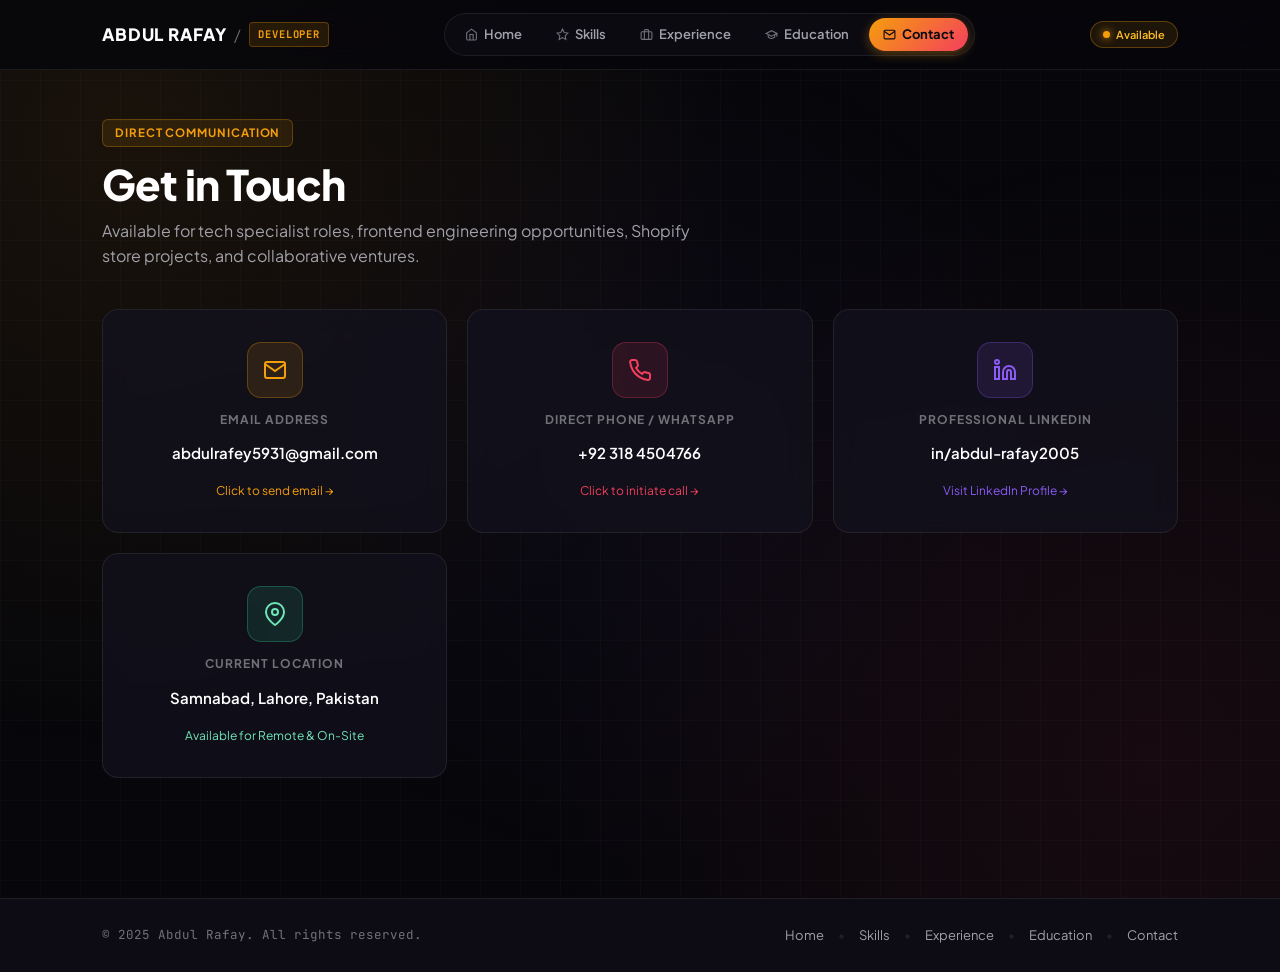
==== contact.html @ 9e28dc49 "Initial commit" ====
<!DOCTYPE html>
<html lang="en">
<head>
  <meta charset="UTF-8" />
  <meta name="viewport" content="width=device-width, initial-scale=1.0" />
  <title>Contact & Presence — Abdul Rafay</title>
  <link rel="preconnect" href="https://fonts.googleapis.com" />
  <link rel="preconnect" href="https://fonts.gstatic.com" crossorigin />
  <link href="https://fonts.googleapis.com/css2?family=Plus+Jakarta+Sans:wght@300;400;500;600;700;800&family=JetBrains+Mono:wght@400;500;600;700&display=swap" rel="stylesheet" />
  <link rel="stylesheet" href="styles.css" />
</head>
<body>

  <!-- Global Navigation Bar -->
  <header class="navbar">
    <div class="nav-inner">
      <a href="index.html" class="nav-brand">
        <span class="brand-name">ABDUL RAFAY</span>
        <span class="brand-sep">/</span>
        <span class="brand-tag">DEVELOPER</span>
      </a>

      <button class="hamburger" aria-label="Toggle navigation" aria-expanded="false" onclick="toggleNav()">
        <span></span><span></span><span></span>
      </button>

      <nav class="nav-links" id="navLinks">
        <a href="index.html" class="nav-link">
          <svg width="13" height="13" viewBox="0 0 24 24" fill="none" stroke="currentColor" stroke-width="2"><path d="M3 9l9-7 9 7v11a2 2 0 0 1-2 2H5a2 2 0 0 1-2-2z"/><polyline points="9 22 9 12 15 12 15 22"/></svg>
          <span>Home</span>
        </a>
        <a href="skills.html" class="nav-link">
          <svg width="13" height="13" viewBox="0 0 24 24" fill="none" stroke="currentColor" stroke-width="2"><polygon points="12 2 15.09 8.26 22 9.27 17 14.14 18.18 21.02 12 17.77 5.82 21.02 7 14.14 2 9.27 8.91 8.26 12 2"/></svg>
          <span>Skills</span>
        </a>
        <a href="experience.html" class="nav-link">
          <svg width="13" height="13" viewBox="0 0 24 24" fill="none" stroke="currentColor" stroke-width="2"><rect x="2" y="7" width="20" height="14" rx="2" ry="2"/><path d="M16 21V5a2 2 0 0 0-2-2h-4a2 2 0 0 0-2 2v16"/></svg>
          <span>Experience</span>
        </a>
        <a href="education.html" class="nav-link">
          <svg width="13" height="13" viewBox="0 0 24 24" fill="none" stroke="currentColor" stroke-width="2"><path d="M22 10v6M2 10l10-5 10 5-10 5z"/><path d="M6 12v5c3 3 9 3 12 0v-5"/></svg>
          <span>Education</span>
        </a>
        <a href="contact.html" class="nav-link is-active">
          <svg width="13" height="13" viewBox="0 0 24 24" fill="none" stroke="currentColor" stroke-width="2"><path d="M4 4h16c1.1 0 2 .9 2 2v12c0 1.1-.9 2-2 2H4c-1.1 0-2-.9-2-2V6c0-1.1.9-2 2-2z"/><polyline points="22,6 12,13 2,6"/></svg>
          <span>Contact</span>
        </a>
      </nav>

      <div class="nav-actions">
        <div class="availability-pill">
          <span class="status-dot"></span>
          <span>Available</span>
        </div>
      </div>
    </div>
  </header>

  <!-- Page Main Content -->
  <main class="page-main">
    
    <div class="page-header">
      <span class="page-badge">Direct Communication</span>
      <h1 class="page-title">Get in Touch</h1>
      <p class="page-desc">Available for tech specialist roles, frontend engineering opportunities, Shopify store projects, and collaborative ventures.</p>
    </div>

    <!-- Contact Cards Grid -->
    <div class="contact-grid">
      
      <!-- Email -->
      <a href="mailto:abdulrafey5931@gmail.com" class="contact-box">
        <div class="contact-icon">
          <svg width="24" height="24" viewBox="0 0 24 24" fill="none" stroke="currentColor" stroke-width="2"><path d="M4 4h16c1.1 0 2 .9 2 2v12c0 1.1-.9 2-2 2H4c-1.1 0-2-.9-2-2V6c0-1.1.9-2 2-2z"/><polyline points="22,6 12,13 2,6"/></svg>
        </div>
        <span class="contact-label">Email Address</span>
        <span class="contact-val">abdulrafey5931@gmail.com</span>
        <span style="font-size: 12px; color: var(--accent-gold); margin-top: 4px;">Click to send email &rarr;</span>
      </a>

      <!-- Phone -->
      <a href="tel:+923184504766" class="contact-box">
        <div class="contact-icon contact-icon--rose">
          <svg width="24" height="24" viewBox="0 0 24 24" fill="none" stroke="currentColor" stroke-width="2"><path d="M22 16.92v3a2 2 0 0 1-2.18 2 19.79 19.79 0 0 1-8.63-3.07 19.5 19.5 0 0 1-6-6 19.79 19.79 0 0 1-3.07-8.67A2 2 0 0 1 4.11 2h3a2 2 0 0 1 2 1.72 12.84 12.84 0 0 0 .7 2.81 2 2 0 0 1-.45 2.11L8.09 9.91a16 16 0 0 0 6 6l1.27-1.27a2 2 0 0 1 2.11-.45 12.84 12.84 0 0 0 2.81.7A2 2 0 0 1 22 16.92z"/></svg>
        </div>
        <span class="contact-label">Direct Phone / WhatsApp</span>
        <span class="contact-val">+92 318 4504766</span>
        <span style="font-size: 12px; color: var(--accent-rose); margin-top: 4px;">Click to initiate call &rarr;</span>
      </a>

      <!-- LinkedIn -->
      <a href="https://www.linkedin.com/in/abdul-rafay2005" target="_blank" rel="noopener noreferrer" class="contact-box">
        <div class="contact-icon" style="color: var(--accent-violet); background: rgba(139, 92, 246, 0.12); border-color: rgba(139, 92, 246, 0.28);">
          <svg width="24" height="24" viewBox="0 0 24 24" fill="none" stroke="currentColor" stroke-width="2"><path d="M16 8a6 6 0 0 1 6 6v7h-4v-7a2 2 0 0 0-2-2 2 2 0 0 0-2 2v7h-4v-7a6 6 0 0 1 6-6z"/><rect x="2" y="9" width="4" height="12"/><circle cx="4" cy="4" r="2"/></svg>
        </div>
        <span class="contact-label">Professional LinkedIn</span>
        <span class="contact-val">in/abdul-rafay2005</span>
        <span style="font-size: 12px; color: var(--accent-violet); margin-top: 4px;">Visit LinkedIn Profile &rarr;</span>
      </a>

      <!-- Location -->
      <div class="contact-box">
        <div class="contact-icon" style="color: #6ee7b7; background: rgba(52, 211, 153, 0.12); border-color: rgba(52, 211, 153, 0.28);">
          <svg width="24" height="24" viewBox="0 0 24 24" fill="none" stroke="currentColor" stroke-width="2"><path d="M21 10c0 7-9 13-9 13s-9-6-9-13a9 9 0 0 1 18 0z"/><circle cx="12" cy="10" r="3"/></svg>
        </div>
        <span class="contact-label">Current Location</span>
        <span class="contact-val">Samnabad, Lahore, Pakistan</span>
        <span style="font-size: 12px; color: #6ee7b7; margin-top: 4px;">Available for Remote &amp; On-Site</span>
      </div>

    </div>

  </main>

  <!-- Global Footer -->
  <footer class="site-footer">
    <div class="footer-inner">
      <span class="footer-copy">&copy; 2025 Abdul Rafay. All rights reserved.</span>
      <nav class="footer-nav">
        <a href="index.html">Home</a>
        <span class="footer-sep">&bull;</span>
        <a href="skills.html">Skills</a>
        <span class="footer-sep">&bull;</span>
        <a href="experience.html">Experience</a>
        <span class="footer-sep">&bull;</span>
        <a href="education.html">Education</a>
        <span class="footer-sep">&bull;</span>
        <a href="contact.html">Contact</a>
      </nav>
    </div>
  </footer>

  <script>
    function toggleNav() {
      const hb = document.querySelector('.hamburger');
      const nl = document.getElementById('navLinks');
      const exp = hb.getAttribute('aria-expanded') === 'true';
      hb.setAttribute('aria-expanded', !exp);
      hb.classList.toggle('is-active');
      nl.classList.toggle('is-open');
    }
  </script>
</body>
</html>
---- styles.css ----
/* ════════════════════════════════════════════════════════════════════
   Abdul Rafay — Multi-Page CV & Portfolio Website
   🔥 Signature Warm Dark Palette: Midnight Charcoal, Gold, Rose, Violet
   ════════════════════════════════════════════════════════════════════ */

/* ── Reset & Foundations ───────────────────────────────────────────── */
*, *::before, *::after {
  box-sizing: border-box;
  margin: 0;
  padding: 0;
}

:root {
  /* ── Core Backgrounds ── */
  --bg:               #07070b;
  --bg-alt:           #0d0c14;
  --card-bg:          rgba(19, 17, 29, 0.78);
  --card-bg-hover:    rgba(28, 24, 42, 0.9);
  --border:           rgba(255, 255, 255, 0.08);
  --border-light:     rgba(245, 158, 11, 0.32);

  /* ── Typography Colors ── */
  --text:             #fafafa;
  --text-muted:       #a1a1aa;
  --text-subtle:      #71717a;

  /* ── Signature Accents ── */
  --accent-gold:      #f59e0b;
  --accent-amber:     #fbbf24;
  --accent-rose:      #f43f5e;
  --accent-violet:    #8b5cf6;
  --nav-height:       70px;

  /* ── Badges ── */
  --badge-gold-bg:    rgba(245, 158, 11, 0.1);
  --badge-gold-bd:    rgba(245, 158, 11, 0.3);
  --badge-gold-tx:    #fbbf24;

  --badge-rose-bg:    rgba(244, 63, 94, 0.1);
  --badge-rose-bd:    rgba(244, 63, 94, 0.32);
  --badge-rose-tx:    #fda4af;

  --badge-violet-bg:  rgba(139, 92, 246, 0.1);
  --badge-violet-bd:  rgba(139, 92, 246, 0.3);
  --badge-violet-tx:  #c4b5fd;
}

html {
  scroll-behavior: smooth;
  overflow-x: hidden;
}

body {
  min-height: 100vh;
  display: flex;
  flex-direction: column;
  background-color: var(--bg);
  color: var(--text);
  font-family: 'Plus Jakarta Sans', -apple-system, BlinkMacSystemFont, 'Segoe UI', Roboto, sans-serif;
  -webkit-font-smoothing: antialiased;
  -moz-osx-font-smoothing: grayscale;
  line-height: 1.6;
  overflow-x: hidden;
}

a {
  color: inherit;
  text-decoration: none;
}

ul {
  list-style: none;
}

/* ── Ambient Radial Glow & Subtle Grid ─────────────────────────────── */
body::before {
  content: "";
  position: fixed;
  inset: 0;
  pointer-events: none;
  z-index: 0;
  background-image:
    radial-gradient(circle at 10% 15%, rgba(245, 158, 11, 0.08) 0%, transparent 45%),
    radial-gradient(circle at 90% 85%, rgba(244, 63, 94, 0.07) 0%, transparent 45%),
    radial-gradient(circle at 50% 50%, rgba(139, 92, 246, 0.04) 0%, transparent 55%),
    linear-gradient(rgba(255, 255, 255, 0.02) 1px, transparent 1px),
    linear-gradient(90deg, rgba(255, 255, 255, 0.02) 1px, transparent 1px);
  background-size: 100% 100%, 100% 100%, 100% 100%, 40px 40px, 40px 40px;
}

/* ══════════════════════════════════════════════════════════════════
   GLOBAL TOP NAVIGATION BAR
   ══════════════════════════════════════════════════════════════════ */
.navbar {
  position: sticky;
  top: 0;
  left: 0;
  right: 0;
  height: var(--nav-height);
  z-index: 1000;
  background: rgba(7, 7, 11, 0.85);
  -webkit-backdrop-filter: blur(20px) saturate(180%);
          backdrop-filter: blur(20px) saturate(180%);
  border-bottom: 1px solid var(--border);
}

.nav-inner {
  max-width: 1140px;
  margin: 0 auto;
  height: 100%;
  display: flex;
  align-items: center;
  justify-content: space-between;
  padding: 0 clamp(16px, 3vw, 32px);
  gap: 16px;
}

.nav-brand {
  display: flex;
  align-items: center;
  gap: 8px;
}

.brand-name {
  font-weight: 800;
  font-size: 17px;
  letter-spacing: 0.05em;
  color: #fff;
}

.brand-sep {
  color: var(--text-subtle);
  font-weight: 300;
}

.brand-tag {
  font-family: 'JetBrains Mono', monospace;
  font-size: 10.5px;
  font-weight: 700;
  letter-spacing: 0.08em;
  color: var(--accent-gold);
  background: rgba(245, 158, 11, 0.12);
  border: 1px solid rgba(245, 158, 11, 0.28);
  padding: 3px 8px;
  border-radius: 4px;
}

/* Center Nav Links */
.nav-links {
  display: flex;
  align-items: center;
  gap: 6px;
  background: rgba(14, 12, 21, 0.75);
  border: 1px solid var(--border);
  border-radius: 9999px;
  padding: 4px 6px;
  backdrop-filter: blur(10px);
}

.nav-link {
  display: inline-flex;
  align-items: center;
  gap: 6px;
  padding: 6px 14px;
  border-radius: 9999px;
  font-size: 13px;
  font-weight: 600;
  color: var(--text-muted);
  transition: all 0.25s ease;
  white-space: nowrap;
}

.nav-link svg {
  color: var(--text-subtle);
  transition: color 0.2s ease;
}

.nav-link:hover {
  color: #fff;
  background: rgba(255, 255, 255, 0.06);
}

.nav-link:hover svg {
  color: var(--accent-gold);
}

.nav-link.is-active {
  color: #0b0710 !important;
  background: linear-gradient(135deg, var(--accent-gold), var(--accent-rose));
  font-weight: 700;
  box-shadow: 0 3px 12px rgba(245, 158, 11, 0.35);
}

.nav-link.is-active svg {
  color: #0b0710;
}

.nav-actions {
  display: flex;
  align-items: center;
  gap: 12px;
}

.availability-pill {
  display: inline-flex;
  align-items: center;
  gap: 6px;
  background: var(--badge-gold-bg);
  border: 1px solid var(--badge-gold-bd);
  color: var(--badge-gold-tx);
  padding: 4px 12px;
  border-radius: 9999px;
  font-size: 11px;
  font-weight: 600;
}

.status-dot {
  width: 7px;
  height: 7px;
  border-radius: 50%;
  background: var(--accent-gold);
  box-shadow: 0 0 8px var(--accent-gold);
  animation: pulse-dot 2s ease-in-out infinite;
}

@keyframes pulse-dot {
  0%, 100% { opacity: 1; transform: scale(1); }
  50%      { opacity: 0.4; transform: scale(0.85); }
}

/* Mobile Hamburger */
.hamburger {
  display: none;
  flex-direction: column;
  gap: 5px;
  padding: 6px;
  background: none;
  border: none;
  cursor: pointer;
}

.hamburger span {
  display: block;
  width: 22px;
  height: 2px;
  background: var(--text-muted);
  border-radius: 2px;
  transition: all 0.25s ease;
}

.hamburger.is-active span:nth-child(1) { transform: translateY(7px) rotate(45deg); }
.hamburger.is-active span:nth-child(2) { opacity: 0; }
.hamburger.is-active span:nth-child(3) { transform: translateY(-7px) rotate(-45deg); }

/* ══════════════════════════════════════════════════════════════════
   MAIN CONTENT CONTAINER
   ══════════════════════════════════════════════════════════════════ */
.page-main {
  position: relative;
  z-index: 1;
  flex: 1;
  max-width: 1140px;
  width: 100%;
  margin: 0 auto;
  padding: 48px clamp(16px, 3vw, 32px) 80px;
}

/* Page Header (Subpages) */
.page-header {
  margin-bottom: 40px;
}

.page-badge {
  display: inline-flex;
  align-items: center;
  gap: 6px;
  font-size: 11.5px;
  font-weight: 700;
  text-transform: uppercase;
  letter-spacing: 0.08em;
  color: var(--accent-gold);
  background: rgba(245, 158, 11, 0.1);
  border: 1px solid rgba(245, 158, 11, 0.28);
  padding: 4px 12px;
  border-radius: 6px;
  margin-bottom: 12px;
}

.page-title {
  font-size: clamp(28px, 4vw, 42px);
  font-weight: 800;
  letter-spacing: -0.02em;
  color: #fff;
  line-height: 1.2;
  margin-bottom: 8px;
}

.page-desc {
  font-size: clamp(14px, 1.4vw, 16px);
  color: var(--text-muted);
  max-width: 620px;
}

/* ══════════════════════════════════════════════════════════════════
   HOMEPAGE HERO SECTION
   ══════════════════════════════════════════════════════════════════ */
.hero-split {
  display: flex;
  align-items: center;
  gap: clamp(36px, 5vw, 64px);
  padding: 40px 0 60px;
}

.hero-photo-col {
  display: flex;
  flex-direction: column;
  align-items: center;
  gap: 16px;
  flex-shrink: 0;
}

.hero-photo-ring {
  width: 220px;
  height: 220px;
  border-radius: 50%;
  padding: 4px;
  background: linear-gradient(135deg, var(--accent-gold), var(--accent-rose), var(--accent-violet));
  box-shadow:
    0 0 35px rgba(245, 158, 11, 0.28),
    0 0 70px rgba(244, 63, 94, 0.15);
  transition: transform 0.4s ease, box-shadow 0.4s ease;
}

.hero-photo-ring:hover {
  transform: scale(1.04);
  box-shadow:
    0 0 45px rgba(245, 158, 11, 0.45),
    0 0 85px rgba(244, 63, 94, 0.25);
}

.hero-photo-wrapper {
  width: 100%;
  height: 100%;
  border-radius: 50%;
  overflow: hidden;
  position: relative;
  background: #13111d;
}

.hero-photo {
  width: 100%;
  height: 100%;
  object-fit: cover;
  border-radius: 50%;
  display: block;
  transition: transform 0.4s ease;
}

.hero-photo-ring:hover .hero-photo {
  transform: scale(1.06);
}

.hero-photo-fallback {
  display: none;
  width: 100%;
  height: 100%;
  align-items: center;
  justify-content: center;
  font-size: 54px;
  font-weight: 800;
  letter-spacing: 0.05em;
  color: var(--accent-gold);
  background: linear-gradient(160deg, #181524 0%, #0d0a15 100%);
  border-radius: 50%;
}

.hero-photo-caption {
  display: flex;
  align-items: center;
  gap: 8px;
  font-size: 11.5px;
  font-weight: 600;
  color: #fde68a;
  background: rgba(245, 158, 11, 0.08);
  border: 1px solid rgba(245, 158, 11, 0.22);
  padding: 4px 12px;
  border-radius: 9999px;
  white-space: nowrap;
}

.hero-text-col {
  flex: 1;
  min-width: 0;
}

.hero-name {
  font-size: clamp(38px, 6vw, 64px);
  font-weight: 800;
  letter-spacing: -0.03em;
  line-height: 1.08;
  color: #fff;
  margin-bottom: 12px;
}

.hero-name--accent {
  background: linear-gradient(135deg, var(--accent-gold) 0%, var(--accent-rose) 60%, var(--accent-violet) 100%);
  -webkit-background-clip: text;
  -webkit-text-fill-color: transparent;
  background-clip: text;
}

.hero-subtitle {
  font-size: clamp(15px, 1.8vw, 18px);
  color: #d4d4d8;
  font-weight: 500;
  margin-bottom: 20px;
}

.hero-bio {
  font-size: clamp(14px, 1.4vw, 16px);
  color: var(--text-muted);
  max-width: 640px;
  margin-bottom: 32px;
  line-height: 1.7;
}

/* CTAs */
.hero-ctas {
  display: flex;
  align-items: center;
  gap: 12px;
  flex-wrap: wrap;
  margin-bottom: 34px;
}

.btn {
  display: inline-flex;
  align-items: center;
  gap: 8px;
  font-size: 14px;
  font-weight: 600;
  padding: 11px 24px;
  border-radius: 8px;
  cursor: pointer;
  transition: all 0.25s ease;
  border: 1px solid transparent;
}

.btn--primary {
  background: linear-gradient(135deg, var(--accent-gold), var(--accent-rose));
  color: #0d0814;
  font-weight: 700;
  box-shadow: 0 4px 20px rgba(245, 158, 11, 0.35);
}

.btn--primary:hover {
  filter: brightness(1.12);
  transform: translateY(-2px);
  box-shadow: 0 8px 28px rgba(244, 63, 94, 0.45);
}

.btn--outline {
  background: rgba(255, 255, 255, 0.03);
  color: var(--text);
  border: 1px solid var(--border);
}

.btn--outline:hover {
  background: rgba(245, 158, 11, 0.08);
  border-color: var(--accent-gold);
  color: var(--accent-gold);
  transform: translateY(-2px);
}

.btn--ghost {
  background: transparent;
  color: var(--text-muted);
}

.btn--ghost:hover {
  color: #fff;
  background: rgba(255, 255, 255, 0.05);
}

/* Contact Bar */
.hero-contact-bar {
  display: flex;
  align-items: center;
  flex-wrap: wrap;
  gap: 10px;
}

.contact-chip {
  display: inline-flex;
  align-items: center;
  gap: 7px;
  font-size: 12.5px;
  color: var(--text-muted);
  background: rgba(255, 255, 255, 0.03);
  border: 1px solid var(--border);
  padding: 6px 14px;
  border-radius: 6px;
  transition: all 0.2s;
}

a.contact-chip:hover {
  color: #fff;
  border-color: var(--accent-gold);
  background: rgba(245, 158, 11, 0.09);
  transform: translateY(-1px);
}

.contact-chip svg {
  color: var(--accent-gold);
}

/* Quick Page Navigation Cards on Home */
.quick-hub-grid {
  display: grid;
  grid-template-columns: repeat(auto-fit, minmax(240px, 1fr));
  gap: 20px;
  margin-top: 40px;
}

.quick-hub-card {
  background: var(--card-bg);
  border: 1px solid var(--border);
  border-radius: 14px;
  padding: 24px;
  display: flex;
  flex-direction: column;
  justify-content: space-between;
  backdrop-filter: blur(12px);
  transition: all 0.25s ease;
}

.quick-hub-card:hover {
  border-color: var(--border-light);
  transform: translateY(-3px);
  box-shadow: 0 10px 30px rgba(0, 0, 0, 0.35);
}

.hub-head {
  display: flex;
  align-items: center;
  gap: 12px;
  margin-bottom: 12px;
}

.hub-icon {
  width: 40px;
  height: 40px;
  border-radius: 10px;
  display: flex;
  align-items: center;
  justify-content: center;
}

.hub-icon--gold {
  background: rgba(245, 158, 11, 0.14);
  color: var(--accent-gold);
  border: 1px solid rgba(245, 158, 11, 0.3);
}

.hub-icon--rose {
  background: rgba(244, 63, 94, 0.14);
  color: var(--accent-rose);
  border: 1px solid rgba(244, 63, 94, 0.3);
}

.hub-icon--violet {
  background: rgba(139, 92, 246, 0.14);
  color: var(--accent-violet);
  border: 1px solid rgba(139, 92, 246, 0.3);
}

.hub-title {
  font-size: 17px;
  font-weight: 700;
  color: #fff;
}

.hub-desc {
  font-size: 13.5px;
  color: var(--text-muted);
  line-height: 1.5;
  margin-bottom: 16px;
}

.hub-link {
  display: inline-flex;
  align-items: center;
  gap: 6px;
  font-size: 13px;
  font-weight: 700;
  color: var(--accent-gold);
  transition: gap 0.2s ease;
}

.hub-link:hover {
  gap: 10px;
}

/* ══════════════════════════════════════════════════════════════════
   CARDS & GRIDS (Skills, Experience, Education, Contact)
   ══════════════════════════════════════════════════════════════════ */
.card-grid {
  display: grid;
  grid-template-columns: repeat(auto-fit, minmax(320px, 1fr));
  gap: 24px;
}

.content-card {
  background: var(--card-bg);
  border: 1px solid var(--border);
  border-radius: 16px;
  padding: 30px;
  backdrop-filter: blur(12px);
  transition: all 0.25s ease;
}

.content-card:hover {
  border-color: var(--border-light);
  transform: translateY(-2px);
  box-shadow: 0 12px 35px rgba(0, 0, 0, 0.35);
}

.content-card__head {
  display: flex;
  align-items: center;
  gap: 12px;
  margin-bottom: 20px;
}

.content-card__head svg {
  color: var(--accent-gold);
}

.content-card__title {
  font-size: 16px;
  font-weight: 700;
  text-transform: uppercase;
  letter-spacing: 0.06em;
  color: #e4e4e7;
}

/* Pills */
.pill-grid {
  display: flex;
  flex-wrap: wrap;
  gap: 8px;
}

.pill {
  font-size: 12.5px;
  font-weight: 500;
  padding: 6px 14px;
  border-radius: 6px;
  white-space: nowrap;
  transition: all 0.2s ease;
}

.pill--gold {
  background: var(--badge-gold-bg);
  border: 1px solid var(--badge-gold-bd);
  color: var(--badge-gold-tx);
}

.pill--gold:hover {
  transform: translateY(-2px);
  box-shadow: 0 4px 12px rgba(245, 158, 11, 0.25);
  border-color: var(--accent-gold);
}

.pill--rose {
  background: var(--badge-rose-bg);
  border: 1px solid var(--badge-rose-bd);
  color: var(--badge-rose-tx);
}

.pill--rose:hover {
  transform: translateY(-2px);
  box-shadow: 0 4px 12px rgba(244, 63, 94, 0.25);
  border-color: var(--accent-rose);
}

.pill--violet {
  background: var(--badge-violet-bg);
  border: 1px solid var(--badge-violet-bd);
  color: var(--badge-violet-tx);
}

.pill--violet:hover {
  transform: translateY(-2px);
  box-shadow: 0 4px 12px rgba(139, 92, 246, 0.25);
  border-color: var(--accent-violet);
}

/* Experience Timeline */
.timeline {
  display: flex;
  flex-direction: column;
  gap: 28px;
  position: relative;
  padding-left: 32px;
  margin-bottom: 40px;
}

.timeline::before {
  content: "";
  position: absolute;
  left: 9px;
  top: 6px;
  bottom: 0;
  width: 2px;
  background: linear-gradient(to bottom, var(--accent-gold), var(--accent-rose), transparent);
}

.timeline-item {
  position: relative;
}

.timeline-dot {
  position: absolute;
  left: -29px;
  top: 8px;
  width: 14px;
  height: 14px;
  border-radius: 50%;
  border: 2px solid var(--bg-alt);
}

.timeline-dot--gold {
  background: var(--accent-gold);
  box-shadow: 0 0 12px var(--accent-gold);
}

.timeline-dot--rose {
  background: var(--accent-rose);
  box-shadow: 0 0 12px var(--accent-rose);
}

.timeline-card {
  background: var(--card-bg);
  border: 1px solid var(--border);
  border-radius: 14px;
  padding: 26px;
  backdrop-filter: blur(12px);
  transition: all 0.25s ease;
}

.timeline-card:hover {
  border-color: var(--border-light);
  transform: translateY(-2px);
}

.timeline-header {
  display: flex;
  justify-content: space-between;
  align-items: flex-start;
  gap: 12px;
  margin-bottom: 14px;
  flex-wrap: wrap;
}

.timeline-role {
  font-size: 18px;
  font-weight: 700;
  color: #fff;
  display: flex;
  align-items: center;
  gap: 10px;
}

.tag-badge {
  font-size: 10px;
  font-weight: 700;
  padding: 3px 8px;
  border-radius: 5px;
  text-transform: uppercase;
}

.tag-badge--gold {
  background: rgba(245, 158, 11, 0.14);
  color: var(--accent-gold);
  border: 1px solid rgba(245, 158, 11, 0.35);
}

.tag-badge--rose {
  background: rgba(244, 63, 94, 0.14);
  color: var(--accent-rose);
  border: 1px solid rgba(244, 63, 94, 0.35);
}

.timeline-period {
  font-family: 'JetBrains Mono', monospace;
  font-size: 12px;
  font-weight: 600;
  color: var(--accent-gold);
  background: rgba(245, 158, 11, 0.1);
  border: 1px solid rgba(245, 158, 11, 0.28);
  padding: 4px 10px;
  border-radius: 5px;
  white-space: nowrap;
}

.timeline-bullets li {
  position: relative;
  padding-left: 18px;
  font-size: 14.5px;
  color: #d4d4d8;
  line-height: 1.65;
  margin-bottom: 8px;
}

.timeline-bullets li::before {
  content: "›";
  position: absolute;
  left: 0;
  color: var(--accent-gold);
  font-weight: bold;
  font-size: 16px;
}

/* Key Achievements Banner */
.achievements-box {
  background: linear-gradient(135deg, rgba(245, 158, 11, 0.09) 0%, rgba(244, 63, 94, 0.09) 100%);
  border: 1px solid rgba(245, 158, 11, 0.28);
  border-radius: 14px;
  padding: 26px;
  display: flex;
  gap: 18px;
  align-items: flex-start;
  box-shadow: 0 6px 25px rgba(245, 158, 11, 0.06);
}

.achievements-icon {
  width: 44px;
  height: 44px;
  border-radius: 12px;
  background: rgba(245, 158, 11, 0.18);
  display: flex;
  align-items: center;
  justify-content: center;
  color: var(--accent-gold);
  flex-shrink: 0;
}

.achievements-title {
  font-size: 15px;
  font-weight: 700;
  color: #fff;
  margin-bottom: 8px;
}

.achievements-list li {
  font-size: 14px;
  color: #d4d4d8;
  line-height: 1.6;
  margin-bottom: 6px;
  padding-left: 14px;
  position: relative;
}

.achievements-list li::before {
  content: "⚡";
  position: absolute;
  left: 0;
  font-size: 11px;
}

.achievements-list strong {
  color: var(--accent-gold);
}

/* Education Cards Grid */
.education-stack {
  display: flex;
  flex-direction: column;
  gap: 20px;
}

.edu-card {
  background: var(--card-bg);
  border: 1px solid var(--border);
  border-radius: 16px;
  padding: 26px 30px;
  display: flex;
  justify-content: space-between;
  align-items: center;
  flex-wrap: wrap;
  gap: 16px;
  backdrop-filter: blur(12px);
  transition: all 0.25s ease;
}

.edu-card:hover {
  border-color: var(--border-light);
  transform: translateY(-2px);
}

.edu-card--active {
  border-color: rgba(245, 158, 11, 0.35);
  background: linear-gradient(135deg, rgba(28, 24, 42, 0.85) 0%, rgba(19, 17, 29, 0.8) 100%);
}

.edu-left {
  display: flex;
  align-items: center;
  gap: 16px;
}

.edu-icon-badge {
  width: 48px;
  height: 48px;
  border-radius: 12px;
  background: rgba(245, 158, 11, 0.12);
  border: 1px solid rgba(245, 158, 11, 0.28);
  display: flex;
  align-items: center;
  justify-content: center;
  color: var(--accent-gold);
  flex-shrink: 0;
}

.edu-degree-title {
  font-size: 18px;
  font-weight: 700;
  color: #fff;
  margin-bottom: 4px;
}

.edu-school-name {
  font-size: 14px;
  color: var(--text-muted);
}

.edu-right {
  display: flex;
  flex-direction: column;
  align-items: flex-end;
  gap: 6px;
}

.edu-years-tag {
  font-family: 'JetBrains Mono', monospace;
  font-size: 12px;
  font-weight: 600;
  color: var(--accent-gold);
  background: rgba(245, 158, 11, 0.1);
  border: 1px solid rgba(245, 158, 11, 0.28);
  padding: 4px 10px;
  border-radius: 5px;
}

.edu-status-pill {
  font-size: 11px;
  font-weight: 700;
  color: #fde68a;
  background: rgba(245, 158, 11, 0.14);
  border: 1px solid rgba(245, 158, 11, 0.35);
  padding: 3px 10px;
  border-radius: 9999px;
}

/* Contact Grid */
.contact-grid {
  display: grid;
  grid-template-columns: repeat(auto-fit, minmax(260px, 1fr));
  gap: 20px;
  margin-bottom: 40px;
}

.contact-box {
  background: var(--card-bg);
  border: 1px solid var(--border);
  border-radius: 16px;
  padding: 32px 24px;
  display: flex;
  flex-direction: column;
  align-items: center;
  text-align: center;
  gap: 12px;
  backdrop-filter: blur(12px);
  transition: all 0.25s ease;
}

.contact-box:hover {
  border-color: rgba(245, 158, 11, 0.45);
  box-shadow: 0 10px 35px rgba(245, 158, 11, 0.12);
  transform: translateY(-4px);
}

.contact-icon {
  width: 56px;
  height: 56px;
  border-radius: 14px;
  background: rgba(245, 158, 11, 0.12);
  border: 1px solid rgba(245, 158, 11, 0.28);
  display: flex;
  align-items: center;
  justify-content: center;
  color: var(--accent-gold);
}

.contact-icon--rose {
  background: rgba(244, 63, 94, 0.12);
  border-color: rgba(244, 63, 94, 0.28);
  color: var(--accent-rose);
}

.contact-label {
  font-size: 12px;
  font-weight: 700;
  text-transform: uppercase;
  letter-spacing: 0.08em;
  color: var(--text-subtle);
}

.contact-val {
  font-size: 15px;
  font-weight: 600;
  color: #fff;
  word-break: break-all;
}

/* ══════════════════════════════════════════════════════════════════
   GLOBAL FOOTER
   ══════════════════════════════════════════════════════════════════ */
.site-footer {
  border-top: 1px solid var(--border);
  background: var(--bg-alt);
  position: relative;
  z-index: 1;
}

.footer-inner {
  max-width: 1140px;
  margin: 0 auto;
  padding: 26px clamp(16px, 3vw, 32px);
  display: flex;
  align-items: center;
  justify-content: space-between;
  flex-wrap: wrap;
  gap: 14px;
}

.footer-copy {
  font-size: 12.5px;
  color: var(--text-subtle);
  font-family: 'JetBrains Mono', monospace;
}

.footer-nav {
  display: flex;
  align-items: center;
  gap: 14px;
  font-size: 13px;
}

.footer-nav a {
  color: var(--text-muted);
  transition: color 0.2s ease;
}

.footer-nav a:hover {
  color: var(--accent-gold);
}

.footer-sep {
  color: var(--border);
}

/* ══════════════════════════════════════════════════════════════════
   RESPONSIVE BREAKPOINTS
   ══════════════════════════════════════════════════════════════════ */
@media (max-width: 820px) {
  .hamburger {
    display: flex;
  }

  .nav-links {
    position: fixed;
    top: var(--nav-height);
    left: 0;
    right: 0;
    background: rgba(7, 7, 11, 0.98);
    -webkit-backdrop-filter: blur(24px);
            backdrop-filter: blur(24px);
    flex-direction: column;
    padding: 20px;
    gap: 8px;
    border-radius: 0;
    border-left: none;
    border-right: none;
    border-bottom: 1px solid var(--border);
    transform: translateY(-110%);
    opacity: 0;
    transition: transform 0.3s ease, opacity 0.3s ease;
    pointer-events: none;
  }

  .nav-links.is-open {
    transform: translateY(0);
    opacity: 1;
    pointer-events: auto;
  }

  .nav-link {
    width: 100%;
    padding: 12px 18px;
    font-size: 15px;
    border-radius: 8px;
  }

  .brand-tag {
    display: none;
  }

  .hero-split {
    flex-direction: column;
    text-align: center;
    gap: 32px;
  }

  .hero-photo-caption {
    display: none;
  }

  .hero-photo-ring {
    width: 180px;
    height: 180px;
  }

  .hero-ctas {
    justify-content: center;
  }

  .hero-contact-bar {
    justify-content: center;
  }

  .edu-card {
    flex-direction: column;
    align-items: flex-start;
  }

  .edu-right {
    align-items: flex-start;
  }

  .footer-inner {
    flex-direction: column;
    text-align: center;
  }
}

@media (max-width: 480px) {
  .hero-photo-ring {
    width: 150px;
    height: 150px;
  }

  .hero-ctas {
    flex-direction: column;
    width: 100%;
  }

  .btn {
    width: 100%;
    justify-content: center;
  }

  .hero-contact-bar {
    flex-direction: column;
    align-items: stretch;
  }
}
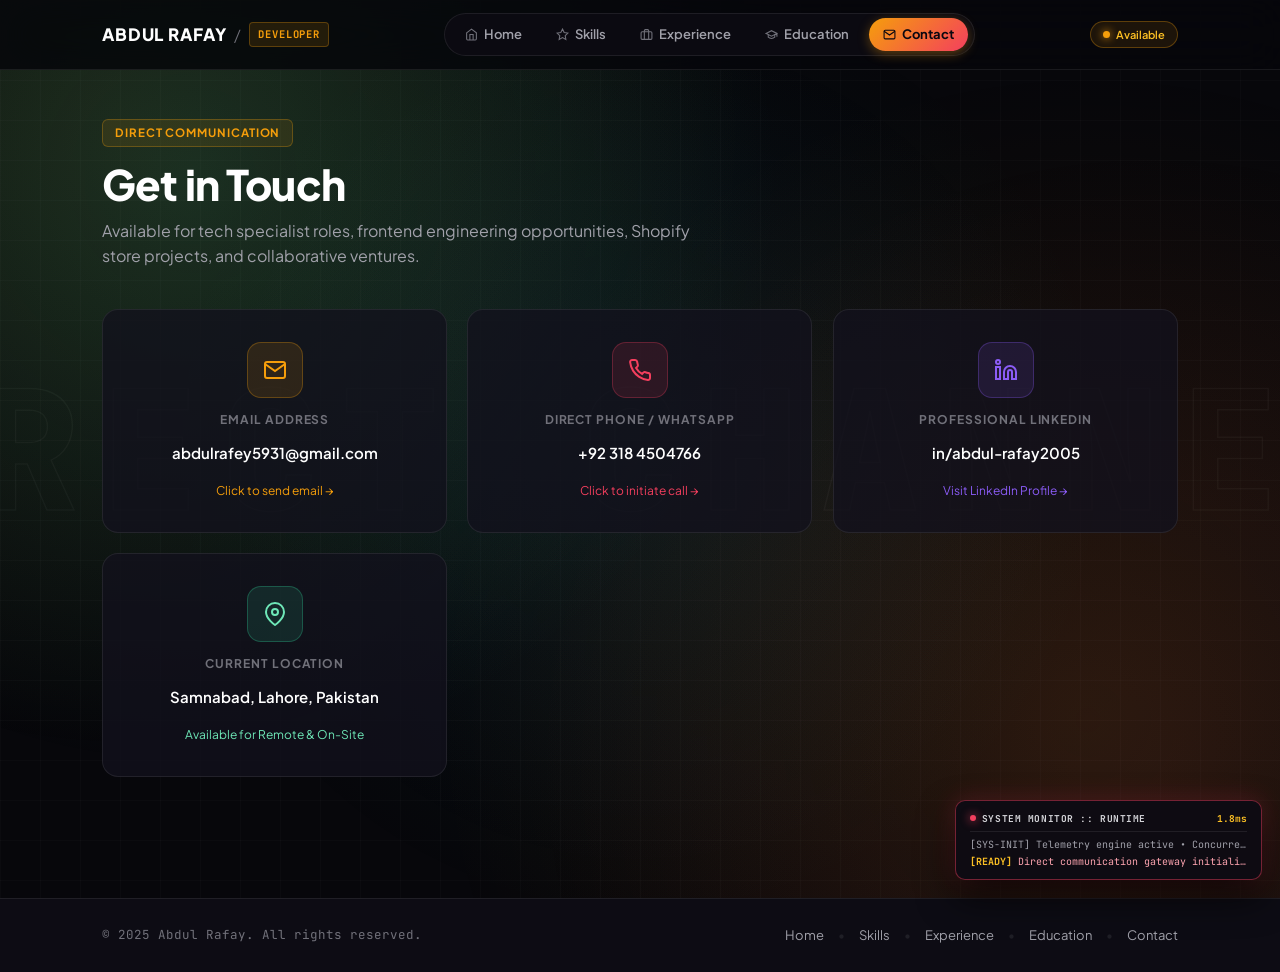
==== commit f88c97b1: "updated" ====
--- a/contact.html
+++ b/contact.html
@@ -130,15 +130,6 @@
     </div>
   </footer>
 
-  <script>
-    function toggleNav() {
-      const hb = document.querySelector('.hamburger');
-      const nl = document.getElementById('navLinks');
-      const exp = hb.getAttribute('aria-expanded') === 'true';
-      hb.setAttribute('aria-expanded', !exp);
-      hb.classList.toggle('is-active');
-      nl.classList.toggle('is-open');
-    }
-  </script>
+  <script src="script.js"></script>
 </body>
 </html>
--- a/styles.css
+++ b/styles.css
@@ -1176,3 +1176,573 @@
     align-items: stretch;
   }
 }
+
+/* ══════════════════════════════════════════════════════════════════
+   DYNAMIC ATMOSPHERIC AURA & KINETIC WATERMARK
+   ══════════════════════════════════════════════════════════════════ */
+.kinetic-watermark {
+  position: fixed;
+  inset: 0;
+  pointer-events: none;
+  z-index: 0;
+  overflow: hidden;
+  display: flex;
+  align-items: center;
+  justify-content: center;
+}
+
+.watermark-text {
+  font-family: 'JetBrains Mono', monospace;
+  font-size: clamp(4rem, 13vw, 12rem);
+  font-weight: 900;
+  color: transparent;
+  -webkit-text-stroke: 1.5px rgba(255, 255, 255, 0.04);
+  text-transform: uppercase;
+  letter-spacing: 0.12em;
+  white-space: nowrap;
+  user-select: none;
+  transition: opacity 0.35s ease, transform 0.4s ease, -webkit-text-stroke 0.35s ease;
+  will-change: transform, opacity;
+}
+
+.watermark-text.is-morphing {
+  opacity: 0;
+  transform: scale(0.94) translateY(12px);
+}
+
+.watermark-text.is-pulsing {
+  animation: watermark-pulse 0.6s cubic-bezier(0.16, 1, 0.3, 1);
+}
+
+@keyframes watermark-pulse {
+  0% { transform: scale(1); -webkit-text-stroke-color: rgba(245, 158, 11, 0.3); }
+  50% { transform: scale(1.03); -webkit-text-stroke-color: rgba(244, 63, 94, 0.35); }
+  100% { transform: scale(1); -webkit-text-stroke-color: rgba(255, 255, 255, 0.04); }
+}
+
+/* Background Atmosphere Shift by Page Theme */
+body {
+  --aura-color-1: rgba(245, 158, 11, 0.08);
+  --aura-color-2: rgba(244, 63, 94, 0.07);
+  --aura-color-3: rgba(139, 92, 246, 0.05);
+}
+
+body[data-page="skills"], body.theme-skills {
+  --aura-color-1: rgba(245, 158, 11, 0.16);
+  --aura-color-2: rgba(56, 189, 248, 0.13);
+  --aura-color-3: rgba(245, 158, 11, 0.08);
+}
+
+body[data-page="experience"], body.theme-experience {
+  --aura-color-1: rgba(244, 63, 94, 0.18);
+  --aura-color-2: rgba(245, 158, 11, 0.12);
+  --aura-color-3: rgba(236, 72, 153, 0.08);
+}
+
+body[data-page="education"], body.theme-education {
+  --aura-color-1: rgba(139, 92, 246, 0.18);
+  --aura-color-2: rgba(99, 102, 241, 0.14);
+  --aura-color-3: rgba(168, 85, 247, 0.09);
+}
+
+body[data-page="contact"], body.theme-contact {
+  --aura-color-1: rgba(52, 211, 153, 0.16);
+  --aura-color-2: rgba(245, 158, 11, 0.1);
+  --aura-color-3: rgba(16, 185, 129, 0.08);
+}
+
+.ambient-aura {
+  position: fixed;
+  inset: 0;
+  pointer-events: none;
+  z-index: 0;
+  transition: background 0.8s ease-in-out;
+  background-image:
+    radial-gradient(circle at 15% 20%, var(--aura-color-1) 0%, transparent 45%),
+    radial-gradient(circle at 85% 80%, var(--aura-color-2) 0%, transparent 50%),
+    radial-gradient(circle at 50% 50%, var(--aura-color-3) 0%, transparent 60%);
+}
+
+/* Page Entry Animation */
+.page-main {
+  position: relative;
+  z-index: 1;
+  animation: pageFadeIn 0.45s cubic-bezier(0.16, 1, 0.3, 1) forwards;
+}
+
+@keyframes pageFadeIn {
+  0% {
+    opacity: 0;
+    transform: translateY(14px);
+  }
+  100% {
+    opacity: 1;
+    transform: translateY(0);
+  }
+}
+
+/* ══════════════════════════════════════════════════════════════════
+   INTERACTIVE SKILLS FILTER BUTTONS (SKILLS.HTML)
+   ══════════════════════════════════════════════════════════════════ */
+.filter-bar {
+  display: flex;
+  align-items: center;
+  justify-content: center;
+  flex-wrap: wrap;
+  gap: 10px;
+  margin-bottom: 34px;
+  position: relative;
+  z-index: 2;
+}
+
+.filter-btn {
+  display: inline-flex;
+  align-items: center;
+  gap: 8px;
+  padding: 8px 18px;
+  border-radius: 9999px;
+  font-family: inherit;
+  font-size: 13px;
+  font-weight: 600;
+  color: var(--text-muted);
+  background: rgba(19, 17, 29, 0.85);
+  border: 1px solid var(--border);
+  cursor: pointer;
+  transition: all 0.25s ease;
+}
+
+.filter-btn:hover {
+  color: #fff;
+  border-color: rgba(245, 158, 11, 0.4);
+  background: rgba(28, 24, 42, 0.95);
+  transform: translateY(-2px);
+}
+
+.filter-btn.is-active {
+  color: #0b0710 !important;
+  background: linear-gradient(135deg, var(--accent-gold), var(--accent-rose));
+  border-color: transparent;
+  font-weight: 700;
+  box-shadow: 0 4px 16px rgba(245, 158, 11, 0.4);
+}
+
+.content-card.is-hidden {
+  display: none !important;
+}
+
+.content-card.is-filtered {
+  animation: cardPop 0.35s cubic-bezier(0.16, 1, 0.3, 1) forwards;
+}
+
+@keyframes cardPop {
+  0% { opacity: 0; transform: scale(0.95) translateY(10px); }
+  100% { opacity: 1; transform: scale(1) translateY(0); }
+}
+
+/* ══════════════════════════════════════════════════════════════════
+   VERIFIED CERTIFICATES SHOWCASE GRID & CARDS
+   ══════════════════════════════════════════════════════════════════ */
+.cert-section {
+  margin-top: 54px;
+  position: relative;
+  z-index: 1;
+}
+
+.cert-section-head {
+  display: flex;
+  align-items: center;
+  gap: 10px;
+  margin-bottom: 22px;
+}
+
+.cert-section-head svg {
+  color: var(--accent-gold);
+}
+
+.cert-section-head h2 {
+  font-size: clamp(18px, 2vw, 22px);
+  font-weight: 800;
+  color: #fff;
+}
+
+.cert-grid {
+  display: grid;
+  grid-template-columns: repeat(auto-fit, minmax(280px, 1fr));
+  gap: 22px;
+}
+
+.cert-card {
+  position: relative;
+  border-radius: 14px;
+  background: var(--card-bg);
+  border: 1px solid var(--border);
+  overflow: hidden;
+  cursor: pointer;
+  transition: transform 0.3s cubic-bezier(0.16, 1, 0.3, 1), border-color 0.3s ease, box-shadow 0.3s ease;
+}
+
+.cert-card:hover {
+  border-color: rgba(245, 158, 11, 0.5);
+  box-shadow: 0 16px 36px rgba(245, 158, 11, 0.15);
+  transform: translateY(-4px);
+}
+
+.cert-img-wrap {
+  position: relative;
+  width: 100%;
+  aspect-ratio: 16 / 10;
+  overflow: hidden;
+  background: #0d0c14;
+}
+
+.cert-img {
+  width: 100%;
+  height: 100%;
+  object-fit: cover;
+  transition: transform 0.4s ease;
+}
+
+.cert-card:hover .cert-img {
+  transform: scale(1.05);
+}
+
+.cert-overlay {
+  position: absolute;
+  inset: 0;
+  background: rgba(7, 7, 11, 0.65);
+  display: flex;
+  align-items: center;
+  justify-content: center;
+  opacity: 0;
+  transition: opacity 0.25s ease;
+}
+
+.cert-card:hover .cert-overlay {
+  opacity: 1;
+}
+
+.cert-zoom-btn {
+  display: inline-flex;
+  align-items: center;
+  gap: 6px;
+  padding: 6px 14px;
+  border-radius: 9999px;
+  font-size: 12px;
+  font-weight: 700;
+  color: #0b0710;
+  background: linear-gradient(135deg, var(--accent-gold), var(--accent-rose));
+  box-shadow: 0 4px 12px rgba(0, 0, 0, 0.5);
+}
+
+.cert-meta {
+  padding: 16px 18px;
+}
+
+.cert-issuer {
+  font-size: 11px;
+  font-weight: 700;
+  letter-spacing: 0.06em;
+  text-transform: uppercase;
+  color: var(--accent-gold);
+}
+
+.cert-title {
+  font-size: 15px;
+  font-weight: 700;
+  color: #fff;
+  margin-top: 4px;
+}
+
+/* ══════════════════════════════════════════════════════════════════
+   FRONTEND KINETIC CLICK SHOCKWAVE RIPPLES
+   ══════════════════════════════════════════════════════════════════ */
+.has-ripple {
+  position: relative !important;
+  overflow: hidden !important;
+}
+
+.click-ripple {
+  position: absolute;
+  border-radius: 50%;
+  transform: translate(-50%, -50%) scale(0);
+  background: radial-gradient(circle, rgba(245, 158, 11, 0.5) 0%, rgba(244, 63, 94, 0.3) 50%, transparent 75%);
+  pointer-events: none;
+  animation: ripple-expansion 0.75s cubic-bezier(0.16, 1, 0.3, 1) forwards;
+  z-index: 10;
+}
+
+@keyframes ripple-expansion {
+  0% {
+    transform: translate(-50%, -50%) scale(0);
+    opacity: 0.9;
+  }
+  100% {
+    transform: translate(-50%, -50%) scale(1);
+    opacity: 0;
+  }
+}
+
+/* Subtle Active Scale Press */
+.btn:active,
+.nav-link:active,
+.contact-chip:active,
+.filter-btn:active,
+.quick-hub-card:active {
+  transform: scale(0.97) !important;
+  transition: transform 0.1s ease;
+}
+
+/* ══════════════════════════════════════════════════════════════════
+   3D CARD MOUSE PERSPECTIVE TILT & CURSOR SPOTLIGHT
+   ══════════════════════════════════════════════════════════════════ */
+.quick-hub-card,
+.content-card,
+.timeline-card,
+.edu-card,
+.contact-box,
+.cert-card {
+  position: relative;
+  transform-style: preserve-3d;
+  will-change: transform;
+  transition: transform 0.25s cubic-bezier(0.2, 0, 0.2, 1), border-color 0.25s ease, box-shadow 0.25s ease;
+}
+
+.card-spotlight {
+  position: absolute;
+  inset: 0;
+  pointer-events: none;
+  z-index: 1;
+  opacity: 0;
+  transition: opacity 0.3s ease;
+  background: radial-gradient(circle 280px at var(--mouse-x, 50%) var(--mouse-y, 50%), rgba(245, 158, 11, 0.14), transparent 80%);
+  border-radius: inherit;
+}
+
+.quick-hub-card:hover .card-spotlight,
+.content-card:hover .card-spotlight,
+.timeline-card:hover .card-spotlight,
+.edu-card:hover .card-spotlight,
+.contact-box:hover .card-spotlight,
+.cert-card:hover .card-spotlight {
+  opacity: 1;
+}
+
+/* ══════════════════════════════════════════════════════════════════
+   LIVE BACKEND TELEMETRY HUD / SYSTEM MONITOR RUNTIME CONSOLE
+   ══════════════════════════════════════════════════════════════════ */
+.telemetry-hud {
+  position: fixed;
+  bottom: 18px;
+  right: 18px;
+  z-index: 1500;
+  width: clamp(280px, 24vw, 370px);
+  background: rgba(13, 11, 20, 0.94);
+  -webkit-backdrop-filter: blur(16px);
+          backdrop-filter: blur(16px);
+  border: 1px solid rgba(245, 158, 11, 0.25);
+  border-radius: 10px;
+  padding: 10px 14px;
+  box-shadow: 0 16px 36px rgba(0, 0, 0, 0.65), 0 0 16px rgba(245, 158, 11, 0.1);
+  font-family: 'JetBrains Mono', monospace;
+  pointer-events: none;
+  transition: all 0.25s ease;
+}
+
+.telemetry-hud.is-active {
+  border-color: rgba(244, 63, 94, 0.45);
+  box-shadow: 0 16px 36px rgba(0, 0, 0, 0.75), 0 0 24px rgba(244, 63, 94, 0.25);
+  transform: translateY(-2px);
+}
+
+.hud-header {
+  display: flex;
+  align-items: center;
+  justify-content: space-between;
+  border-bottom: 1px solid rgba(255, 255, 255, 0.08);
+  padding-bottom: 5px;
+  margin-bottom: 6px;
+}
+
+.hud-status {
+  display: flex;
+  align-items: center;
+  gap: 6px;
+}
+
+.hud-indicator {
+  width: 6px;
+  height: 6px;
+  border-radius: 50%;
+  background: #10B981;
+  box-shadow: 0 0 8px #10B981;
+}
+
+.telemetry-hud.is-active .hud-indicator {
+  background: #F43F5E;
+  box-shadow: 0 0 10px #F43F5E;
+}
+
+.hud-title {
+  font-size: 9.5px;
+  font-weight: 700;
+  letter-spacing: 0.06em;
+  color: #D4D4D8;
+}
+
+.hud-latency {
+  font-size: 9.5px;
+  font-weight: 700;
+  color: #FBBF24;
+}
+
+.hud-terminal {
+  display: flex;
+  flex-direction: column;
+  gap: 3px;
+  max-height: 72px;
+  overflow: hidden;
+}
+
+.hud-line {
+  font-size: 10px;
+  line-height: 1.4;
+  color: #E4E4E7;
+  white-space: nowrap;
+  overflow: hidden;
+  text-overflow: ellipsis;
+  animation: hud-line-in 0.25s ease forwards;
+}
+
+.hud-line--init {
+  color: #A1A1AA;
+}
+
+.hud-line strong {
+  color: #FBBF24;
+}
+
+.hud-line.hud-highlight {
+  color: #FDA4AF;
+}
+
+@keyframes hud-line-in {
+  0% { opacity: 0; transform: translateY(4px); }
+  100% { opacity: 1; transform: translateY(0); }
+}
+
+@media (max-width: 640px) {
+  .telemetry-hud {
+    bottom: 10px;
+    right: 10px;
+    left: 10px;
+    width: auto;
+  }
+}
+
+/* ══════════════════════════════════════════════════════════════════
+   ELASTIC FULLSCREEN LIGHTBOX MODAL FOR CERTIFICATES
+   ══════════════════════════════════════════════════════════════════ */
+.lightbox-modal {
+  position: fixed;
+  inset: 0;
+  z-index: 2000;
+  display: flex;
+  align-items: center;
+  justify-content: center;
+  padding: 24px;
+  opacity: 0;
+  pointer-events: none;
+  transition: opacity 0.3s ease;
+}
+
+.lightbox-modal.is-open {
+  opacity: 1;
+  pointer-events: auto;
+}
+
+.lightbox-backdrop {
+  position: absolute;
+  inset: 0;
+  background: rgba(7, 10, 18, 0.88);
+  -webkit-backdrop-filter: blur(14px);
+          backdrop-filter: blur(14px);
+}
+
+.lightbox-dialog {
+  position: relative;
+  z-index: 1;
+  max-width: 860px;
+  width: 100%;
+  max-height: 90vh;
+  display: flex;
+  flex-direction: column;
+  background: #13111D;
+  border: 1px solid rgba(245, 158, 11, 0.35);
+  border-radius: 14px;
+  overflow: hidden;
+  box-shadow: 0 25px 60px rgba(0, 0, 0, 0.8);
+}
+
+.lightbox-modal.is-open .lightbox-dialog {
+  animation: lightbox-elastic 0.4s cubic-bezier(0.175, 0.885, 0.32, 1.275) forwards;
+}
+
+@keyframes lightbox-elastic {
+  0% { opacity: 0; transform: scale(0.85); }
+  100% { opacity: 1; transform: scale(1); }
+}
+
+.lightbox-close {
+  position: absolute;
+  top: 12px;
+  right: 12px;
+  width: 32px;
+  height: 32px;
+  border-radius: 50%;
+  background: rgba(0, 0, 0, 0.6);
+  border: 1px solid var(--border);
+  color: #fff;
+  font-size: 22px;
+  line-height: 1;
+  cursor: pointer;
+  display: flex;
+  align-items: center;
+  justify-content: center;
+  z-index: 2;
+  transition: all 0.2s ease;
+}
+
+.lightbox-close:hover {
+  background: var(--accent-rose);
+  transform: rotate(90deg);
+}
+
+.lightbox-body {
+  overflow-y: auto;
+  max-height: calc(90vh - 40px);
+}
+
+.lightbox-img {
+  width: 100%;
+  height: auto;
+  display: block;
+}
+
+.lightbox-caption {
+  padding: 16px 22px;
+  border-top: 1px solid var(--border);
+  background: #0D0C14;
+}
+
+.lightbox-caption h4 {
+  font-size: 15px;
+  font-weight: 700;
+  color: #fff;
+  margin-bottom: 3px;
+}
+
+.lightbox-caption p {
+  font-size: 12.5px;
+  color: var(--text-muted);
+}
+
